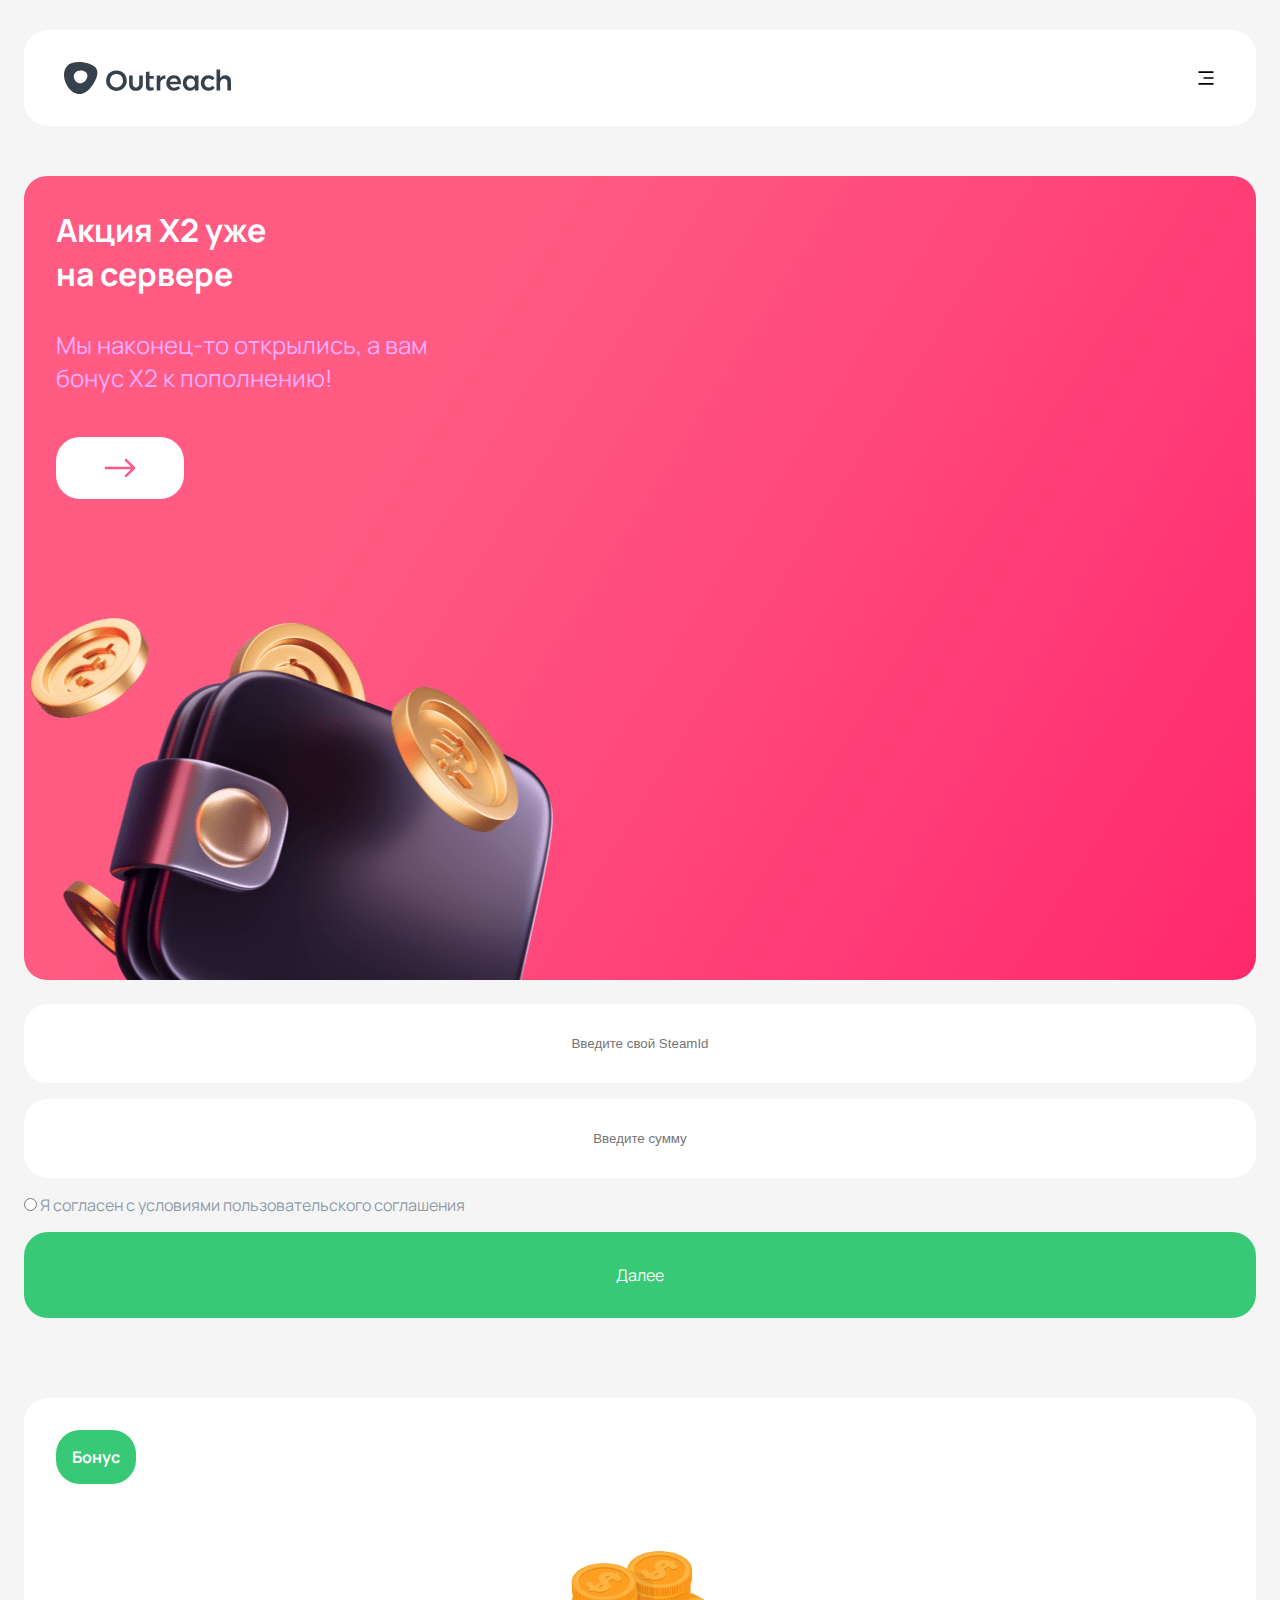
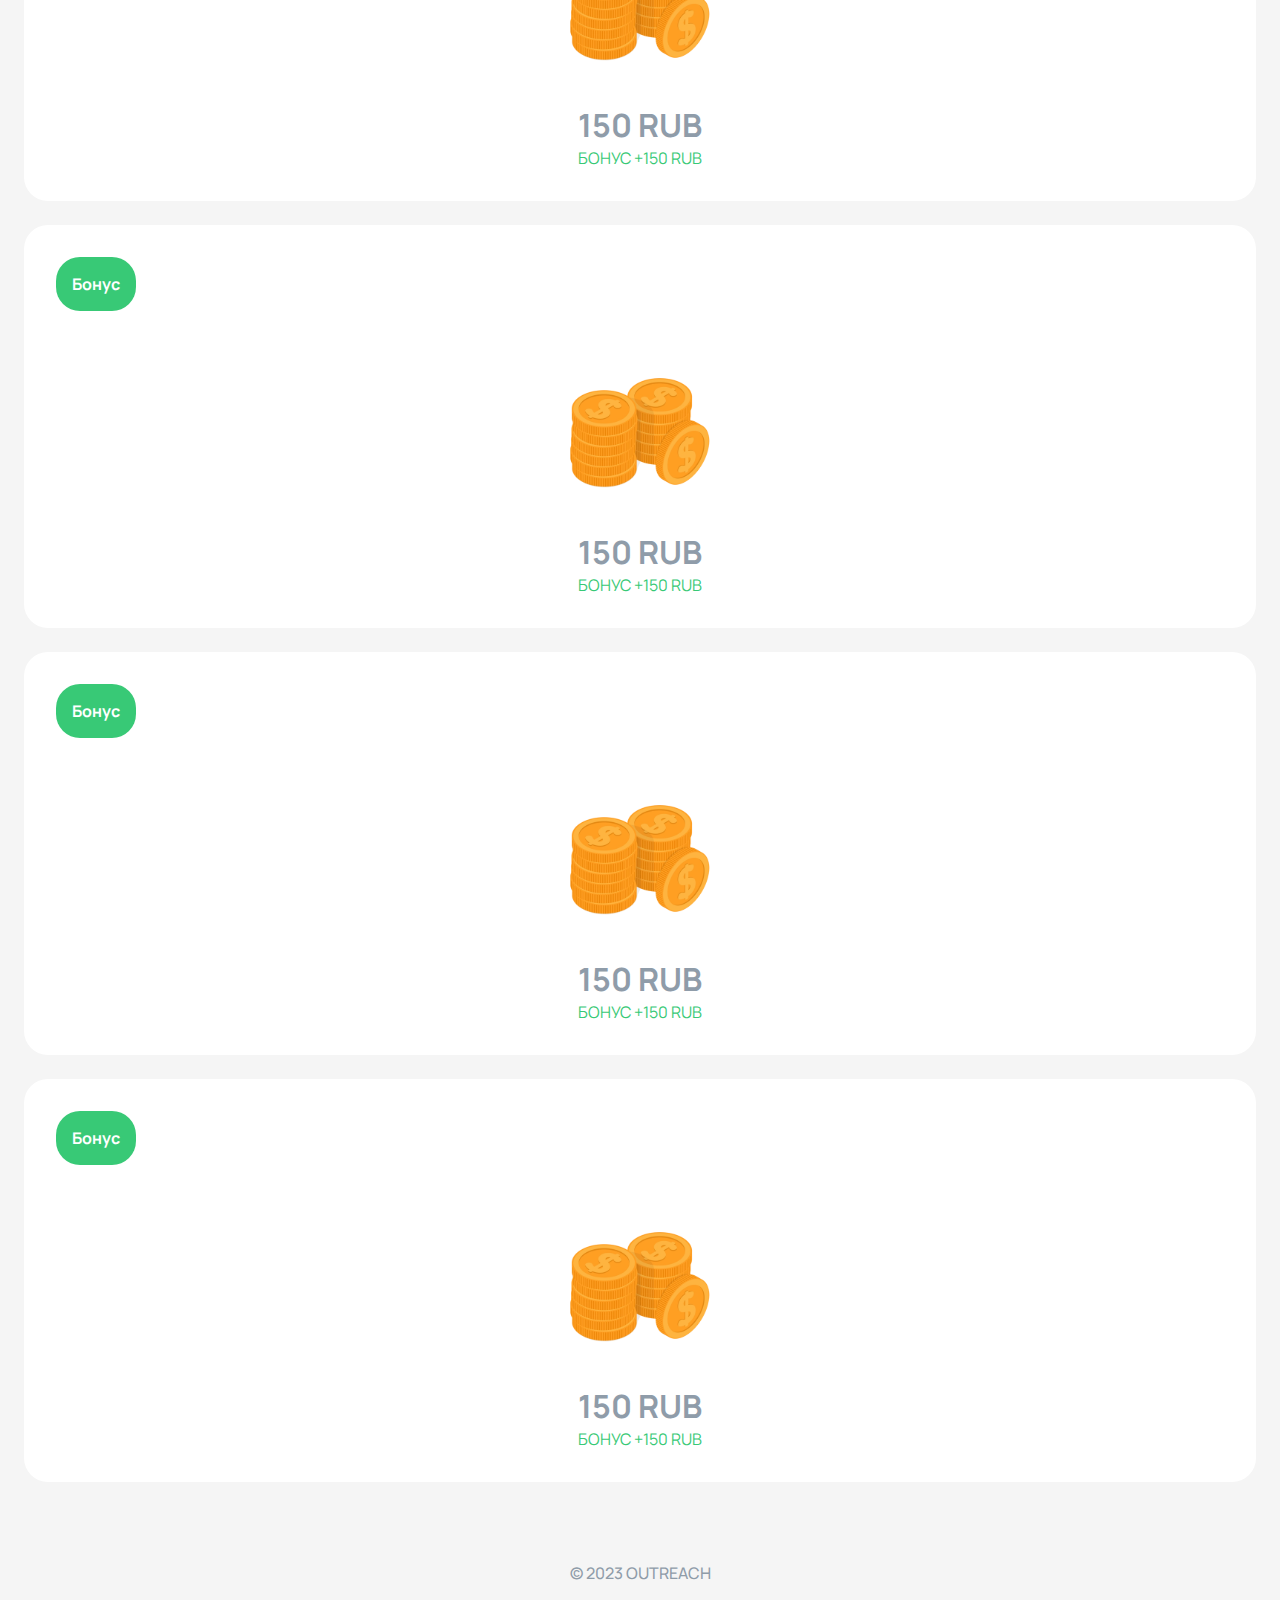
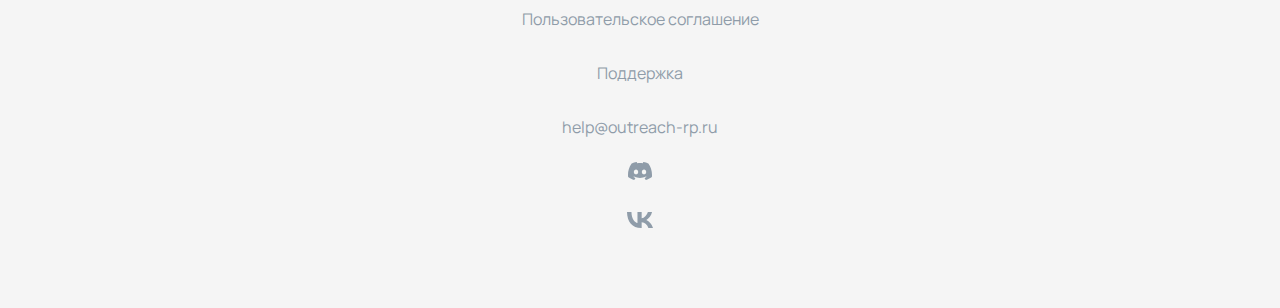
==== index.html @ 79cd52d4 "initial commit" ====
<!DOCTYPE html>
<html lang="ru">
<head>
  <meta charset="UTF-8">
  <meta name="viewport" content="width=2, initial-scale=1.0">
  <link rel="stylesheet" href="./assets/css/styles.css">
  <title>Outreach - онлайн магазин</title>
</head>
<body>

  <!-- header -->
  <header class="header container">
    <nav class="nav container">      
      <a href="#" class="nav__logo">
        <img src="./assets/img/logo.svg" />
      </a>
      <div class="nav__menu" id="nav-menu">
        <ul class="nav__list">          
          <li class="nav__item">
            <a class="nav__link active" href="#">Играть</a>
          </li>
          <li class="nav__item">
            <a class="nav__link" href="#">Правила</a>
          </li>
          <li class="nav__item">
            <a class="nav__link" href="#">Помощь</a>
          </li>
        </ul>
        
        <div class="nav__close" id="nav-close">
          <svg xmlns="http://www.w3.org/2000/svg" viewBox="0 0 24 24"><path d="M12.0007 10.5865L16.9504 5.63672L18.3646 7.05093L13.4149 12.0007L18.3646 16.9504L16.9504 18.3646L12.0007 13.4149L7.05093 18.3646L5.63672 16.9504L10.5865 12.0007L5.63672 7.05093L7.05093 5.63672L12.0007 10.5865Z"></path></svg>
        </div>        
      </div>

      <div class="nav__payment">
        <ul class="nav__list">
          <li class="nav__item">
            <a class="nav__link" href="#">
              <img src="./assets/img/discord.svg">
            </a>
          </li>
          <li class="nav__item">
            <a class="nav__link" href="#">
              <img src="./assets/img/vk.svg">
            </a>
          </li>
          <li class="nav__item">
            <a class="nav__link active" href="#">Пополнить баланс</a>
          </li>
        </ul>
      </div>

      <div class="nav__toggle" id="nav-toggle">
        <svg xmlns="http://www.w3.org/2000/svg" viewBox="0 0 24 24"><path d="M3 4H21V6H3V4ZM9 11H21V13H9V11ZM3 18H21V20H3V18Z"></path></svg>
      </div>
      
    </nav>

  </header>

  <!-- home -->
  <section class="home section">
    <div class="home__container container grid">
      <div class="home__banner home__banner-container grid">
        <div class="home__banner-data">
          <h1 class="home__title">
            Акция X2 уже <br>
            на сервере
          </h1>
          <p class="home__desc">
            Мы наконец-то открылись, а вам <br>
            бонус X2 к пополнению!
          </p>

          <div>
            <a class="home__link" href="#">
              <img src="./assets/img/arrow.svg" />
            </a>
          </div>

        </div>

        <img class="home__img" src="./assets/img/home__wallet.svg" />
      </div>
      <div class="home__data">
        <form class="home__form">
          <input class="home__input" placeholder="Введите свой SteamId" />
          <input class="home__input" placeholder="Введите сумму" />

          <div class="home__form-radio-input">
            <input class="home__form-input" type="radio" id="contactChoice3" name="contact" value="mail">
            <label class="home__form-label" for="contactChoice3">
              Я согласен с условиями пользовательского соглашения
            </label>
          </div>
          <button class="home__btn">
            Далее
          </button>
        </form>
      </div>
    </div>
  </section>

  <!-- products -->
  <section class="products">
    <div class="products__container container grid">
      <article class="products__card">
        <h1 class="products__status">
          Бонус
        </h1>

        <img class="products__img" src="./assets/img/money.svg" />

        <h1 class="products__title">
          150 RUB
        </h1>
        <p class="products__desc">
          бонус +150 RUB
        </p>
      </article>
      <article class="products__card">
        <h1 class="products__status">
          Бонус
        </h1>

        <img class="products__img" src="./assets/img/money.svg" />

        <h1 class="products__title">
          150 RUB
        </h1>
        <p class="products__desc">
          бонус +150 RUB
        </p>
      </article>
      <article class="products__card">
        <h1 class="products__status">
          Бонус
        </h1>

        <img class="products__img" src="./assets/img/money.svg" />

        <h1 class="products__title">
          150 RUB
        </h1>
        <p class="products__desc">
          бонус +150 RUB
        </p>
      </article>
      <article class="products__card">
        <h1 class="products__status">
          Бонус
        </h1>

        <img class="products__img" src="./assets/img/money.svg" />

        <h1 class="products__title">
          150 RUB
        </h1>
        <p class="products__desc">
          бонус +150 RUB
        </p>
      </article>
    </div>
  </section>

  <!-- footer -->
  <footer class="footer">
    <div class="footer__container container grid">

      <h1 class="footer__logo">
        © 2023 OUTREACH
      </h1>
      <nav class="footer__nav container">
        <ul class="footer__list">
          <li class="footer__item">
            <a class="footer__link" href="#">Пользовательское соглашение</a>
          </li>
          <li class="footer__item">
            <a class="footer__link" href="#">Поддержка</a>
          </li>
          <li class="footer__item">
            <a class="footer__link" href="#">help@outreach-rp.ru</a>
          </li>
        </ul>
      </nav>
      
      <div class="footer__social">
        <img class="footer__img" src="./assets/img/discord.svg" />
        <img class="footer__img" src="./assets/img/vk.svg" />
      </div>

    </div>
  </footer>

  <!-- script -->
  <script src="./assets/js/main.js"></script>
</body>
</html>
---- assets/css/styles.css ----
@import url('https://fonts.googleapis.com/css2?family=Manrope:wght@200;300;400;500;600;700;800&display=swap');

/* base */

:root {
  --header-height: 4rem;

  /* fonts */

  /* size */
  --body-font: 'Manrope', sans-serif;
  --section-font-size: 4em;
  --title-font-size: 4em;
  --desc-font-size: 1.2em;
  --normal-font-size: 1em;
  --logo-font-size: 1.5em;

  /* font weight */
  --font-regular: 400;
  --font-medium: 500;
  --font-semi-bold: 700;

  /* color */
  --body-color: #F5F5F5;;
  --logo-color: rgba(54, 65, 76, 1);
  --header-color: rgba(255, 255, 255, 1);
  --title-color: rgba(255, 255, 255, 1);
  --home-card: linear-gradient(302.14deg, #FF005C -56.3%, #FF5B83 69.29%);
  --second-color: rgba(255, 172, 255, 1);
  --desc-color: rgba(143, 156, 169, 1);
  --btn-bg-active: rgba(255, 189, 90, 1);
  --btn-bg: rgba(56, 201, 118, 1);
  --btn-bg-default: rgba(255, 255, 255, 1);
  --footer-desc: rgba(213, 221, 229, 1);
}

@media screen and (max-width: 1400px) {
  :root {
    /* size mobile */
    --section-font-size: 2.5em;
    --title-font-size: 2em;
    --desc-font-size: 1em;
    --normal-font-size: 1em;
    --logo-font-size: 1.5em;
  }
}

* {
  padding: 0;
  margin: 0;
  box-sizing: border-box;
}

ul {
  list-style: none;
}

a {
  color: var(--desc-color);
  text-decoration: none;
}

img {
  max-width: 100%;
  height: auto;
}

html {
  scroll-behavior: smooth;
}

button, input {
  cursor: pointer;
  border: none;
  background: none;
}

h1 {
  color: var(--title-color);
  font-size: var(--title-font-size);
  font-family: var(--font-semi-bold);
}

p {
  color: var(--desc-color);
  font-size: var(--desc-font-size);
}

button, body {
  font-family: var(--body-font);
  font-size: var(--normal-font-size);
  color: var(--title-color);
}

::-webkit-scrollbar {
  width: 0px;
  background: rgba(255, 255, 255, 0.0);
}

body {
  background-color: var(--body-color);
}

/* base */

.container {
  max-width: 1700px;
  margin-inline: 1.5rem;
}

.section {
  margin-top: 11rem;
}

.grid {
  display: grid;
  gap: 1.5rem;
}

/* header */

.header {
  position: fixed;
  top: 30px;
  left: 0;
  right: 0;

  padding: 1rem;
  z-index: 1;

  border-radius: 24px;
  background-color: var(--header-color);

  transition: all .3s;
}

.nav {
  display: flex;
  justify-content: space-between;
  align-items: center;

  height: var(--header-height);
}

.nav__logo {
  display: flex;
  align-items: center;
  gap: .5rem;

  font-size: var(--logo-font-size);
  font-weight: var(--font-semi-bold);
  color: var(--logo-color);

  transition: all .3s;
}

.nav__logo svg {
  width: 40px;
  height: 40px;

  transition: all .3s;
}

.nav__toggle,
.nav__close {
  display: flex;
  cursor: pointer;

  width: 20px;
  height: 20px;

  transition: all .3s;
}

.nav__toggle:hover,
.nav__close:hover {
  transform: translateY(-5px);
}

/* media */
@media screen and (max-width: 1400px) {
  .nav__menu, .nav__payment {
    position: fixed;
    left: 0;
    top: -100%;
    
    width: 100%;
    padding-block: 4rem;

    box-shadow: 0px 4px 10px rgba(0, 0, 0, 0);
    background-color: var(--body-color);

    transition: all .3s;

    z-index: 1;
  }
}

.nav__list {
  display: flex;
  flex-direction: column;
  row-gap: 3rem;

  text-align: center;
}

.nav__link {
  display: inline-flex;
  vertical-align: top;
  padding: 1.5rem 1rem;
  position: relative;

  font-size: var(--normal-font-size);
  font-weight: var(--font-medium);
  color: var(--desc-color);

  transition: all .3s;
}

.nav__link:hover {
  color: var(--desc-color)
}

.active {
  padding: 1.5rem 1rem;
  border-radius: 24px;
  background-color: var(--btn-bg-active);
  color: var(--title-color);
}

.nav__close {
  position: absolute;
  top: 2rem;
  right: 1.5rem;
}

.snow-menu {
  top: 0;
}

/* home */
.home__banner {
  border-radius: 23px;
  background: var(--home-card);
}

.home__banner-data {
  display: flex;
  flex-direction: column;
  gap: 2rem;

  padding: 2rem;
}

.home__desc {
  color: var(--second-color);
  font-size: 1.5em;

  margin-bottom: 2rem;
}

.home__link {
  border-radius: 24px;
  padding: 1.5rem 3rem 1rem;
  background-color: var(--header-color);
}

.home__form {
  display: flex;
  row-gap: 1rem;
  flex-direction: column;
}

.home__input {
  background-color: var(--header-color);
  padding: 2rem;
  text-align: center;
  border-radius: 24px;
}

.home__btn {
  padding: 2rem;
  border-radius: 24px;
  background-color: var(--btn-bg);
}

.home__form-label {
  color: var(--desc-color);
}

.home__form-input {
  color: var(--btn-bg);
}

/* products */
.products {
  margin-top: 5rem;
  margin-bottom: 5rem;
}

.products__card {
  text-align: center;

  padding: 2rem;
  border-radius: 24px;
  background-color: var(--header-color);
}

.products__title {
  color: var(--desc-color);
}

.products__desc {
  color: var(--btn-bg);

  text-transform: uppercase;
}

.products__status {
  font-size: 1em;

  padding: 1rem;
  border-radius: 24px;
  width: 80px;
  background-color: var(--btn-bg);
}

/* footer */

.footer__container, .footer__list, .footer__social {
  display: flex;
  flex-direction: column;
  align-items: center;
}

.footer {
  margin-top: 5rem;
  margin-bottom: 5rem;
}

.footer__logo {
  font-size: 1em;
  font-weight: var(--font-medium);
  color: var(--desc-color);
}

.footer__list, .footer__social {
  gap: 2rem;
}

/* media */
@media screen and (min-width: 1400px) {
  .container {
    margin: 0 auto;
  }
  
  .nav__list {
    gap: 2rem;
    flex-direction: row;
  }

  .nav__toggle, .nav__close {
    display: none;
  }

  /* home */
  .home__container {
    grid-template-columns: repeat(2, auto);
    align-items: center;
  }

  .home__banner-container {
    grid-template-columns: repeat(2, auto);
  }

  /* products */
  .products__container {
    grid-template-columns: repeat(4, auto);
  }

  .footer__container, .footer__list, .footer__social {
    flex-direction: row;
  }
}
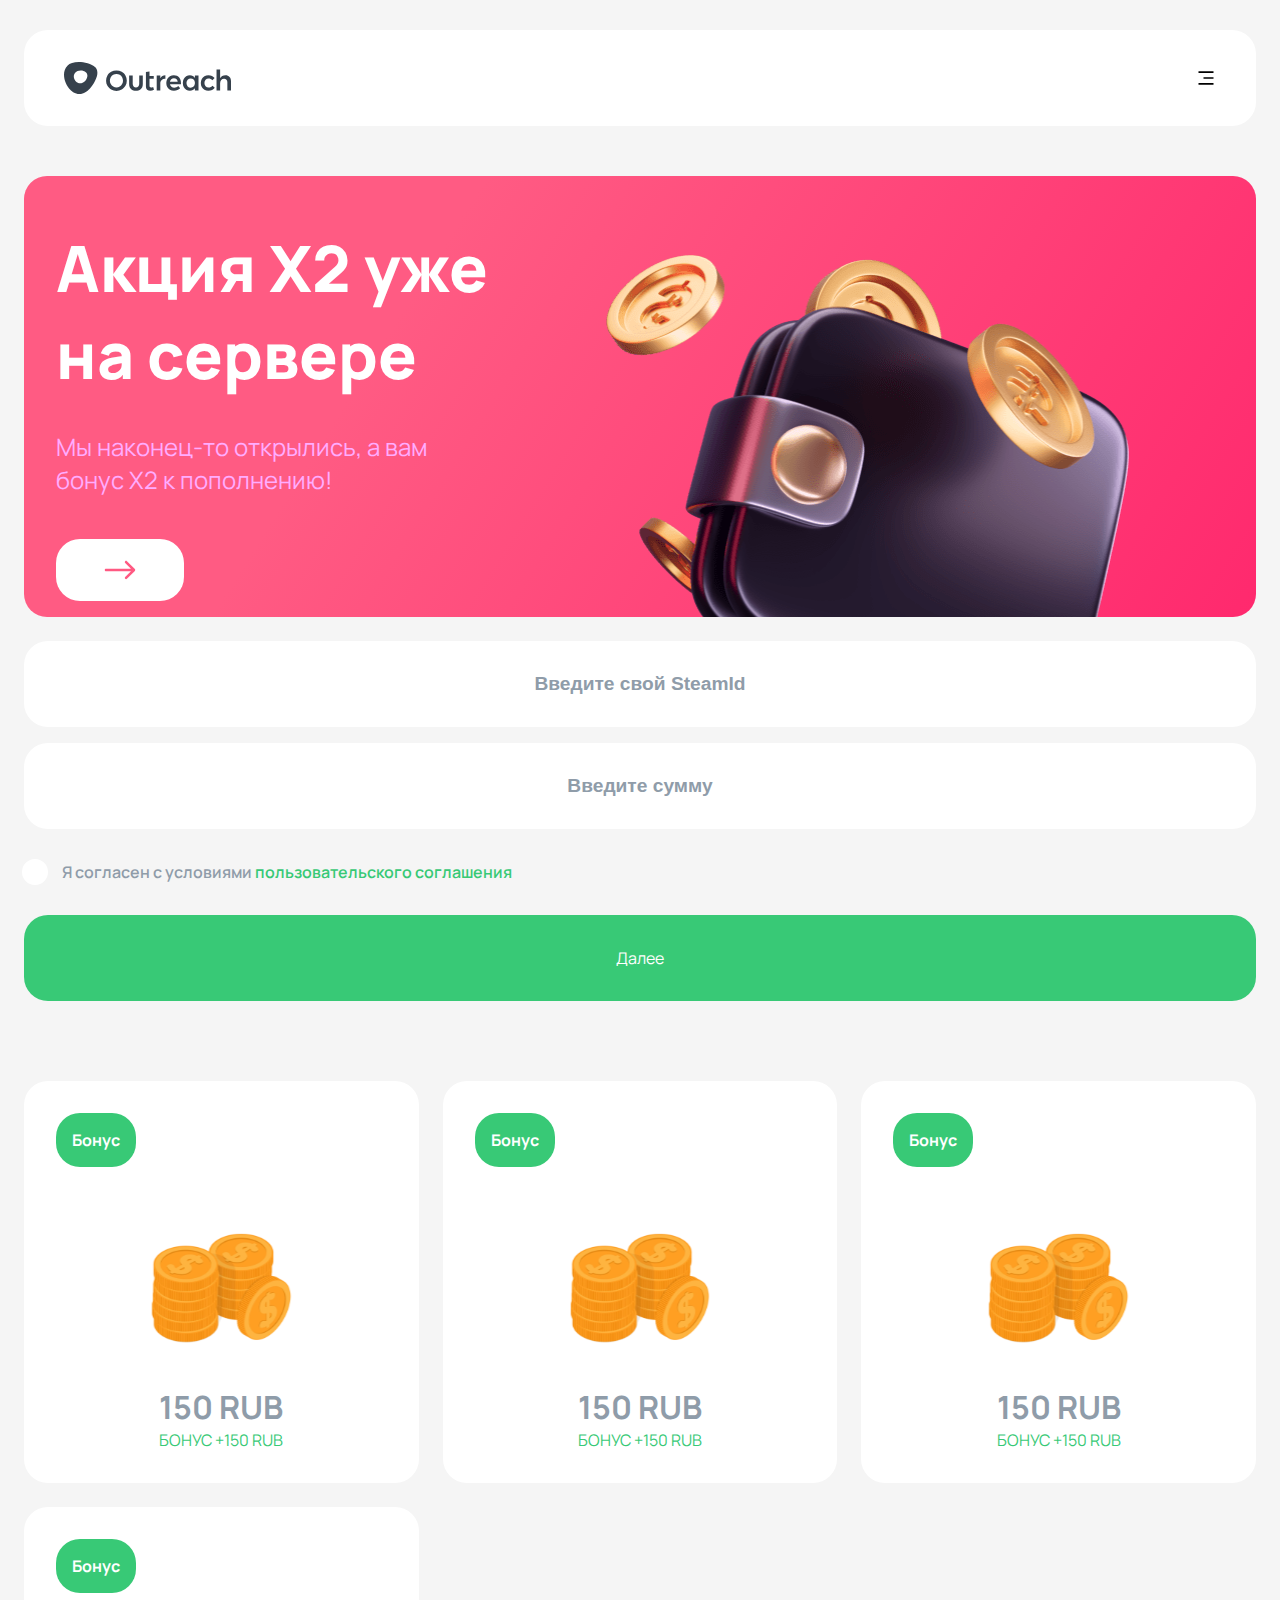
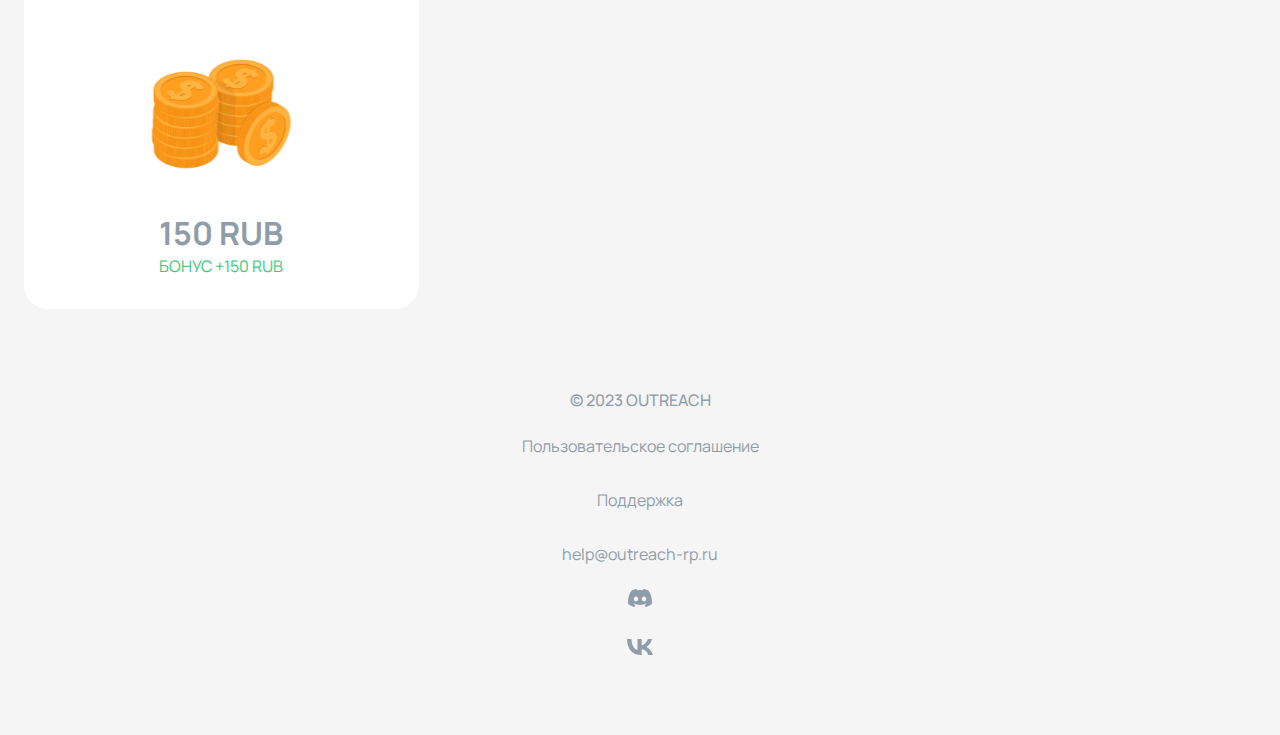
==== commit bea0951b: "fix: adaptiva small device, header animation; feat: validate form" ====
--- a/index.html
+++ b/index.html
@@ -45,7 +45,7 @@
             </a>
           </li>
           <li class="nav__item">
-            <a class="nav__link active" href="#">Пополнить баланс</a>
+            <a class="nav__link-active" href="#">Пополнить баланс</a>
           </li>
         </ul>
       </div>
@@ -83,17 +83,20 @@
         <img class="home__img" src="./assets/img/home__wallet.svg" />
       </div>
       <div class="home__data">
-        <form class="home__form">
-          <input class="home__input" placeholder="Введите свой SteamId" />
-          <input class="home__input" placeholder="Введите сумму" />
-
-          <div class="home__form-radio-input">
-            <input class="home__form-input" type="radio" id="contactChoice3" name="contact" value="mail">
-            <label class="home__form-label" for="contactChoice3">
-              Я согласен с условиями пользовательского соглашения
+        <form action="" class="home__form" id="home-form">
+          <input class="home__input" id="home-input-steamid" placeholder="Введите свой SteamId" />
+          <input class="home__input" id="home-input-sum" placeholder="Введите сумму" />
+
+          <div class="home__box">
+            <input class="home__radio" type="radio" id="contactChoice3" name="contact" value="mail">
+            <label class="home__label" for="contactChoice3">
+              Я согласен с условиями <a href="#" style="color:var(--btn-bg)">пользовательского соглашения</a>
             </label>
           </div>
-          <button class="home__btn">
+
+          <p class="home__message" id="home-message"></p>
+
+          <button type="submit" class="home__btn">
             Далее
           </button>
         </form>
--- a/assets/css/styles.css
+++ b/assets/css/styles.css
@@ -120,7 +120,7 @@
 /* header */
 
 .header {
-  position: fixed;
+  position: absolute;
   top: 30px;
   left: 0;
   right: 0;
@@ -207,7 +207,7 @@
 .nav__link {
   display: inline-flex;
   vertical-align: top;
-  padding: 1.5rem 1rem;
+  padding: 1.5rem 2rem;
   position: relative;
 
   font-size: var(--normal-font-size);
@@ -217,12 +217,29 @@
   transition: all .3s;
 }
 
+.nav__link-active {
+  display: inline-flex;
+  vertical-align: top;
+  position: relative;
+  padding: 1.5rem 2rem;
+  
+  font-size: var(--normal-font-size);
+  font-weight: var(--font-medium);
+  color: var(--desc-color);
+
+  border-radius: 24px;
+  background-color: var(--btn-bg-active);
+  color: var(--title-color);
+
+  transition: all .3s;
+}
+
 .nav__link:hover {
   color: var(--desc-color)
 }
 
 .active {
-  padding: 1.5rem 1rem;
+  padding: 1.5rem 2rem;
   border-radius: 24px;
   background-color: var(--btn-bg-active);
   color: var(--title-color);
@@ -252,6 +269,11 @@
   padding: 2rem;
 }
 
+.home__title {
+  font-size: 2.5em;
+  font-weight: 800;
+}
+
 .home__desc {
   color: var(--second-color);
   font-size: 1.5em;
@@ -272,10 +294,20 @@
 }
 
 .home__input {
+  padding: 2rem;
+  text-align: center;  
+
+  font-size: 1.2em;
+  color: var(--desc-color);
+
   background-color: var(--header-color);
-  padding: 2rem;
-  text-align: center;
-  border-radius: 24px;
+  border-radius: 24px;
+}
+
+.home__input::placeholder {
+  font-size: 1em;
+  font-weight: 600;
+  color: var(--desc-color);
 }
 
 .home__btn {
@@ -290,6 +322,71 @@
 
 .home__form-input {
   color: var(--btn-bg);
+}
+
+.color-red, .color-green {
+  font-size: 1em;
+  font-weight: 700;
+  color: #FF005C;
+}
+
+.color-green {
+  color: var(--btn-bg);
+}
+
+.home__label {
+  font-size: 1em;
+  font-weight: 600;
+  color: var(--desc-color);
+}
+
+.home__box { 
+  display: flex;
+  align-items: center;
+
+  margin-top: 1rem;
+  gap: 1rem;
+}
+
+input[type='radio'],
+label {
+  cursor: pointer;
+}
+
+input[type='radio'] {
+  position: relative;
+  height: 22px;
+  width: 22px;
+  -webkit-appearance: none;
+  -moz-appearance: none;
+  appearance: none;
+  outline: none;
+}
+
+input[type='radio']::before {
+  content: '';
+  position: absolute;
+  top: 50%;
+  left: 50%;
+  width: 22px;
+  height: 22px;
+  border-radius: 50%;
+  transform: translate(-50%, -50%);
+  background-color: white;
+  border: 2px solid #ffffff;
+}
+
+input[type='radio']:checked::after {
+  content: '';
+  position: absolute;
+  top: 50%;
+  left: 50%;
+  width: 10px;
+  height: 10px;
+  border-radius: 50%;
+  background-color: var(--btn-bg);
+  transform: translate(-50%, -50%);
+  visibility: visible;
 }
 
 /* products */
@@ -349,6 +446,27 @@
 }
 
 /* media */
+@media screen and (min-width: 500px) {
+  .products__container  {
+    grid-template-columns: repeat(2, auto);
+  }
+}
+
+@media screen and (min-width: 1000px) {
+  .home__title {
+    font-size: 4em;
+  }
+
+  .home__banner-container {
+    grid-template-columns: repeat(2, auto);
+    align-items: flex-end;
+  }
+
+  .products__container  {
+    grid-template-columns: repeat(3, auto);
+  }
+}
+
 @media screen and (min-width: 1400px) {
   .container {
     margin: 0 auto;
@@ -369,10 +487,6 @@
     align-items: center;
   }
 
-  .home__banner-container {
-    grid-template-columns: repeat(2, auto);
-  }
-
   /* products */
   .products__container {
     grid-template-columns: repeat(4, auto);
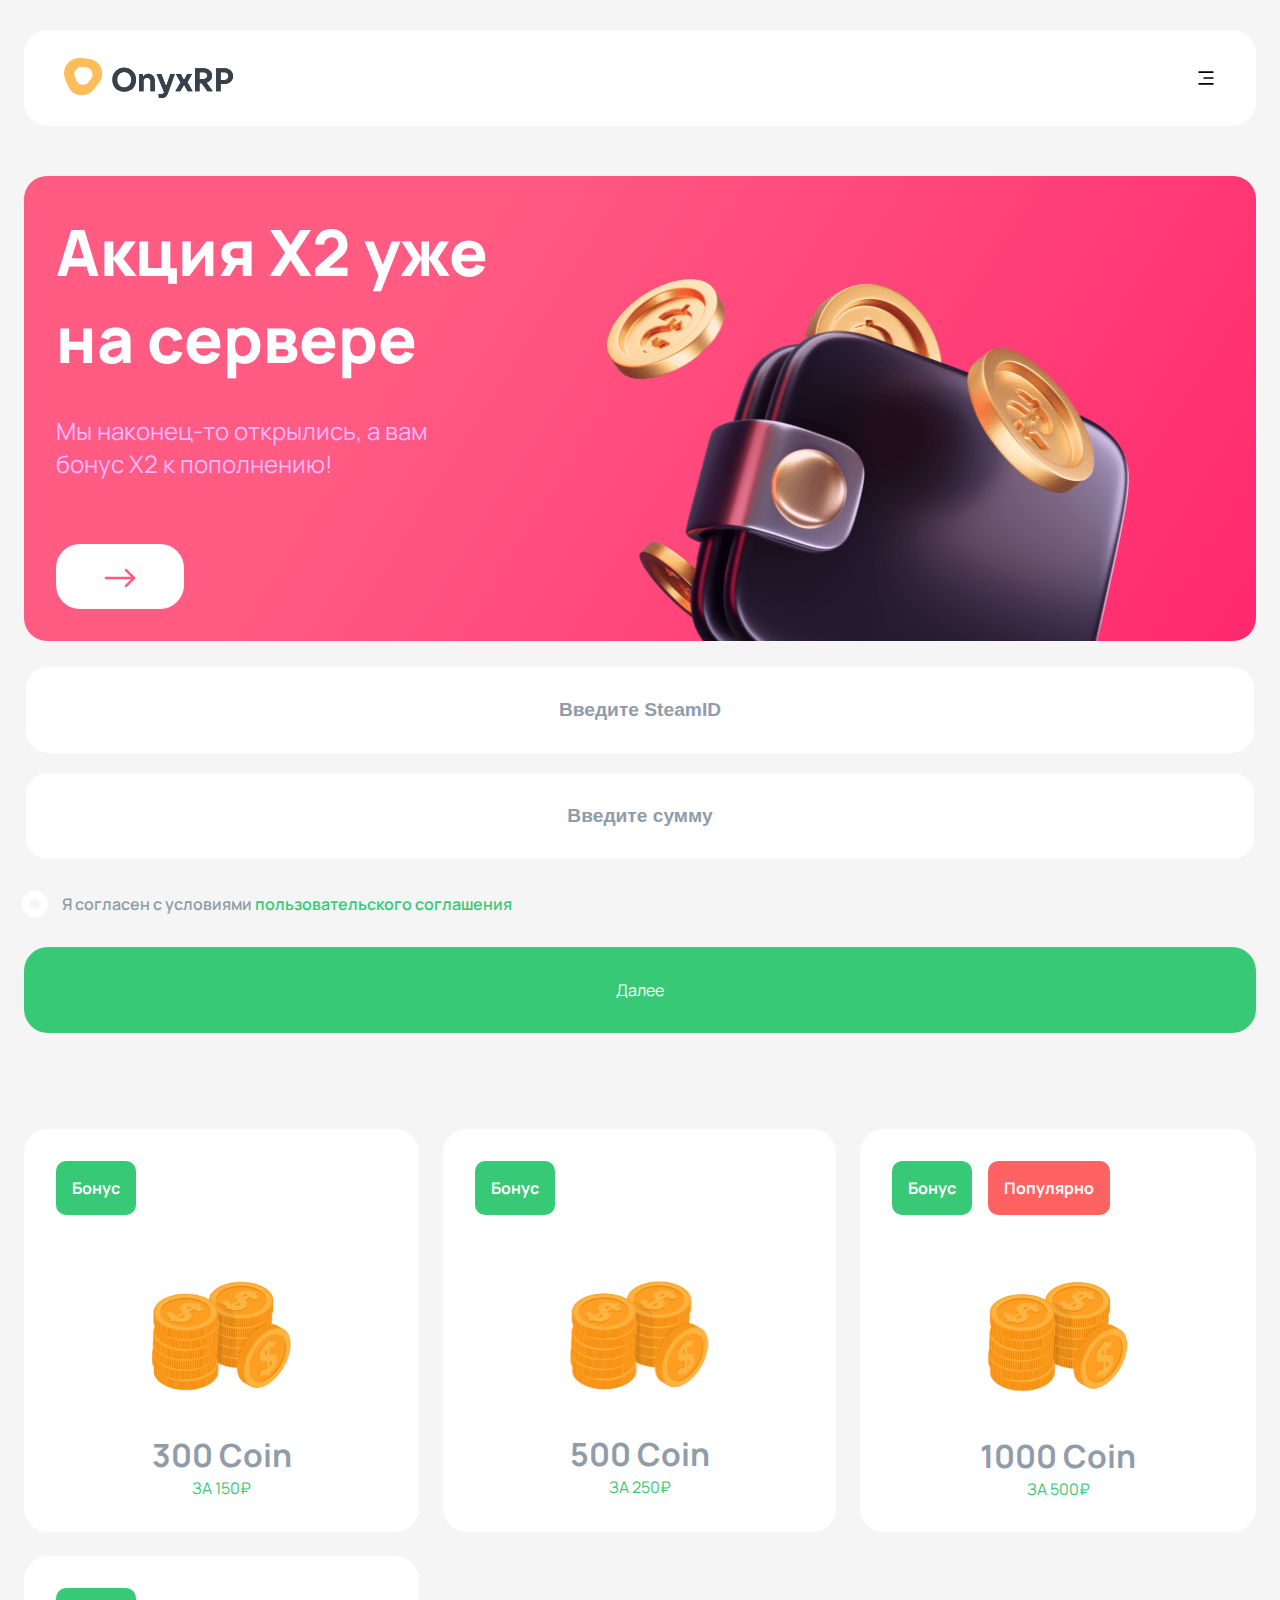
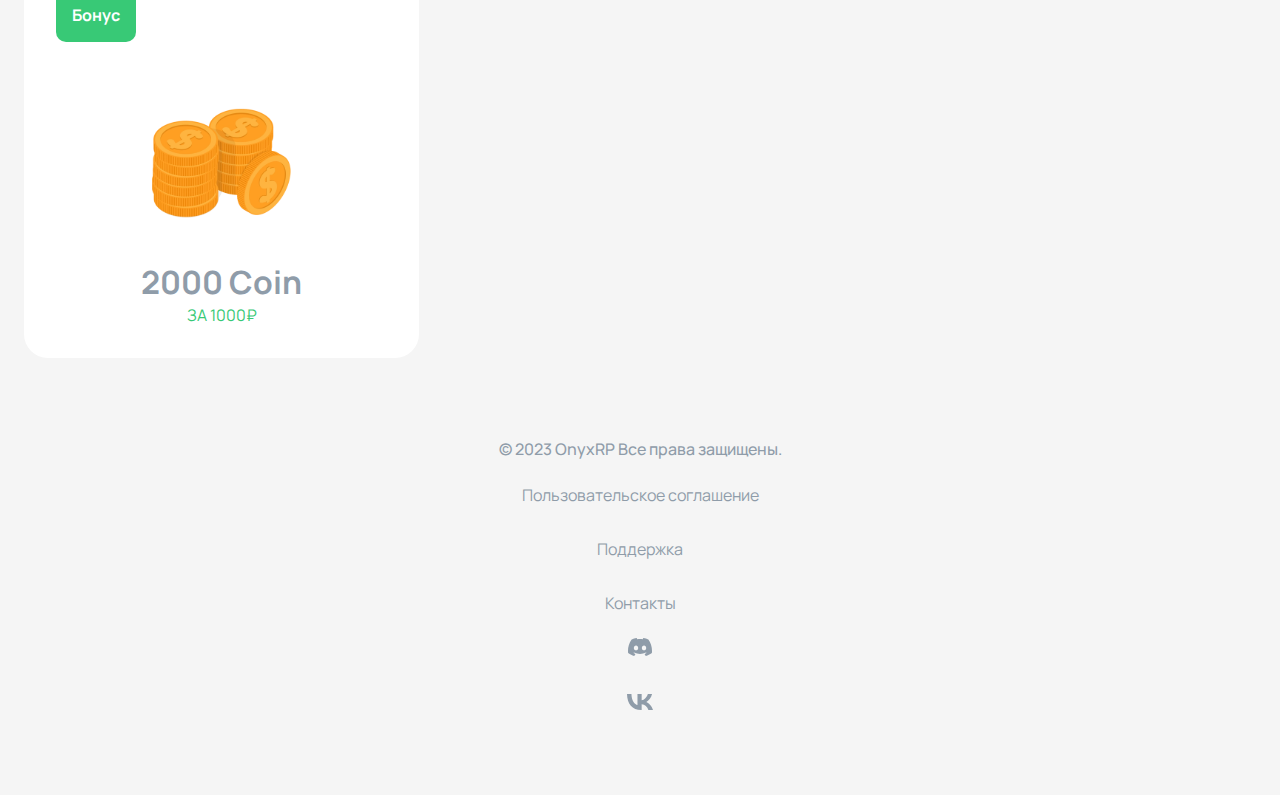
==== commit 10c7629a: "fix: validation form, animation in header and footer, hover cards in products" ====
--- a/index.html
+++ b/index.html
@@ -4,26 +4,27 @@
   <meta charset="UTF-8">
   <meta name="viewport" content="width=2, initial-scale=1.0">
   <link rel="stylesheet" href="./assets/css/styles.css">
-  <title>Outreach - онлайн магазин</title>
+  <link rel="shortcut icon" href="./assets/img/logomini.svg">
+  <title>OnyxRP</title>
 </head>
 <body>
 
   <!-- header -->
   <header class="header container">
     <nav class="nav container">      
-      <a href="#" class="nav__logo">
+      <a href="https://onyx-gmod.ru" class="nav__logo">
         <img src="./assets/img/logo.svg" />
       </a>
       <div class="nav__menu" id="nav-menu">
         <ul class="nav__list">          
           <li class="nav__item">
-            <a class="nav__link active" href="#">Играть</a>
+            <a class="nav__link" href="steam://connect/194.147.90.76:27015">Играть</a>
           </li>
           <li class="nav__item">
             <a class="nav__link" href="#">Правила</a>
           </li>
           <li class="nav__item">
-            <a class="nav__link" href="#">Помощь</a>
+            <a class="nav__link" href="https://vk.me/onyxgmod">Поддержка</a>
           </li>
         </ul>
         
@@ -35,12 +36,12 @@
       <div class="nav__payment">
         <ul class="nav__list">
           <li class="nav__item">
-            <a class="nav__link" href="#">
+            <a class="nav__link" href="https://discord.gg/hudxffsWXU">
               <img src="./assets/img/discord.svg">
             </a>
           </li>
           <li class="nav__item">
-            <a class="nav__link" href="#">
+            <a class="nav__link" href="https://vk.com/onyxgmod">
               <img src="./assets/img/vk.svg">
             </a>
           </li>
@@ -72,11 +73,9 @@
             бонус X2 к пополнению!
           </p>
 
-          <div>
-            <a class="home__link" href="#">
-              <img src="./assets/img/arrow.svg" />
-            </a>
-          </div>
+          <a class="home__link" href="#">
+            <img src="./assets/img/arrow.svg" />
+          </a>
 
         </div>
 
@@ -84,21 +83,22 @@
       </div>
       <div class="home__data">
         <form action="" class="home__form" id="home-form">
-          <input class="home__input" id="home-input-steamid" placeholder="Введите свой SteamId" />
-          <input class="home__input" id="home-input-sum" placeholder="Введите сумму" />
+          <input class="home__input" id="home-input-steamid" type="text" pattern="^STEAM_[0-5]:[01]:\d+$" placeholder="Введите SteamID" />
+          <input class="home__input" id="home-input-sum" type="text" placeholder="Введите сумму" />
 
           <div class="home__box">
-            <input class="home__radio" type="radio" id="contactChoice3" name="contact" value="mail">
+            <input class="home__radio" type="checkbox" id="checkbox" name="checkbox" placeholder="checkbox">
             <label class="home__label" for="contactChoice3">
-              Я согласен с условиями <a href="#" style="color:var(--btn-bg)">пользовательского соглашения</a>
+              Я согласен с условиями <a href="https://docs.google.com/document/d/1iCIerpuqkPvM5rJJh8x8jQF4Mc-W6aIPmW4PjQS_Gp4/edit?usp=sharing" style="color:var(--btn-bg)">пользовательского соглашения</a>
             </label>
-          </div>
-
-          <p class="home__message" id="home-message"></p>
+          </div>          
 
           <button type="submit" class="home__btn">
             Далее
           </button>
+
+          <p class="home__message" id="home-message"></p>
+
         </form>
       </div>
     </div>
@@ -107,60 +107,69 @@
   <!-- products -->
   <section class="products">
     <div class="products__container container grid">
-      <article class="products__card">
+      <article class="products__card" id="productsСard" onmouseover="showImage(1)" onmouseout="hideImage(1)">
+        <img class="products__buy-img" id="buy1" src="./assets/img/buy.svg" />
         <h1 class="products__status">
           Бонус
         </h1>
 
-        <img class="products__img" src="./assets/img/money.svg" />
-
-        <h1 class="products__title">
-          150 RUB
-        </h1>
-        <p class="products__desc">
-          бонус +150 RUB
-        </p>
-      </article>
-      <article class="products__card">
+        <img class="products__img" id="productImg1" src="./assets/img/money.svg" />
+
+        <h1 class="products__title">
+          300 Coin
+        </h1>
+        <p class="products__desc">
+          ЗА 150₽
+        </p>
+      </article>
+      <article class="products__card" id="productsСard" onmouseover="showImage(2)" onmouseout="hideImage(2)">
+        <img class="products__buy-img" id="buy2" src="./assets/img/buy.svg" />
         <h1 class="products__status">
           Бонус
         </h1>
 
-        <img class="products__img" src="./assets/img/money.svg" />
-
-        <h1 class="products__title">
-          150 RUB
-        </h1>
-        <p class="products__desc">
-          бонус +150 RUB
-        </p>
-      </article>
-      <article class="products__card">
+        <img class="products__img" id="productImg2" src="./assets/img/money.svg" />
+
+        <h1 class="products__title">
+          500 Coin
+        </h1>
+        <p class="products__desc">
+          ЗА 250₽
+        </p>
+      </article>
+      <article class="products__card" id="productsСard" onmouseover="showImage(3)" onmouseout="hideImage(3)">
+        <img class="products__buy-img" id="buy3" src="./assets/img/buy.svg" />
+        <div class="products__statuses">
+          <h1 class="products__status">
+            Бонус
+          </h1>
+          <h1 class="products__status-popular">
+            Популярно
+          </h1>
+        </div>
+
+        <img class="products__img" id="productImg3" src="./assets/img/money.svg" />
+
+        <h1 class="products__title">
+          1000 Coin
+        </h1>
+        <p class="products__desc">
+          ЗА 500₽
+        </p>
+      </article>
+      <article class="products__card" id="productsСard" onmouseover="showImage(4)" onmouseout="hideImage(4)">
+        <img class="products__buy-img" id="buy4" src="./assets/img/buy.svg" />
         <h1 class="products__status">
           Бонус
         </h1>
 
-        <img class="products__img" src="./assets/img/money.svg" />
-
-        <h1 class="products__title">
-          150 RUB
-        </h1>
-        <p class="products__desc">
-          бонус +150 RUB
-        </p>
-      </article>
-      <article class="products__card">
-        <h1 class="products__status">
-          Бонус
-        </h1>
-
-        <img class="products__img" src="./assets/img/money.svg" />
-
-        <h1 class="products__title">
-          150 RUB
-        </h1>
-        <p class="products__desc">
-          бонус +150 RUB
+        <img class="products__img" id="productImg4" src="./assets/img/money.svg" />
+
+        <h1 class="products__title">
+          2000 Coin
+        </h1>
+        <p class="products__desc">
+          ЗА 1000₽
         </p>
       </article>
     </div>
@@ -169,9 +178,8 @@
   <!-- footer -->
   <footer class="footer">
     <div class="footer__container container grid">
-
       <h1 class="footer__logo">
-        © 2023 OUTREACH
+        © 2023 OnyxRP Все права защищены.
       </h1>
       <nav class="footer__nav container">
         <ul class="footer__list">
@@ -179,17 +187,21 @@
             <a class="footer__link" href="#">Пользовательское соглашение</a>
           </li>
           <li class="footer__item">
-            <a class="footer__link" href="#">Поддержка</a>
+            <a class="footer__link" href="https://vk.me/onyxgmod">Поддержка</a>
           </li>
           <li class="footer__item">
-            <a class="footer__link" href="#">help@outreach-rp.ru</a>
+            <a class="footer__link" href="https://vk.com/onyxgmod">Контакты</a>
           </li>
         </ul>
       </nav>
       
       <div class="footer__social">
+        <a href="https://discord.com/invite/hudxffsWXU">
         <img class="footer__img" src="./assets/img/discord.svg" />
+        </a>
+        <a href="https://vk.com/onyxgmod">
         <img class="footer__img" src="./assets/img/vk.svg" />
+        </a>
       </div>
 
     </div>
--- a/assets/css/styles.css
+++ b/assets/css/styles.css
@@ -1,4 +1,5 @@
 @import url('https://fonts.googleapis.com/css2?family=Manrope:wght@200;300;400;500;600;700;800&display=swap');
+@import url('https://fonts.cdnfonts.com/css/gotham-6');
 
 /* base */
 
@@ -15,6 +16,13 @@
   --normal-font-size: 1em;
   --logo-font-size: 1.5em;
 
+    --second1-font: 'Gotham', sans-serif;
+  --section1-font-size: 4em;
+  --title1-font-size: 4em;
+  --desc1-font-size: 1.2em;
+  --normal1-font-size: 1em;
+  --logo1-font-size: 1.5em;
+
   /* font weight */
   --font-regular: 400;
   --font-medium: 500;
@@ -26,7 +34,11 @@
   --header-color: rgba(255, 255, 255, 1);
   --title-color: rgba(255, 255, 255, 1);
   --home-card: linear-gradient(302.14deg, #FF005C -56.3%, #FF5B83 69.29%);
-  --second-color: rgba(255, 172, 255, 1);
+  --fail-color: #FF6262;
+  --wait-color: #FFBD5A;
+  --back-color: #36414C;
+  --second-color: #FFB8FF;
+  --haha-color: #FFB8FF;
   --desc-color: rgba(143, 156, 169, 1);
   --btn-bg-active: rgba(255, 189, 90, 1);
   --btn-bg: rgba(56, 201, 118, 1);
@@ -235,7 +247,10 @@
 }
 
 .nav__link:hover {
-  color: var(--desc-color)
+  color: var(--wait-color)
+}
+.nav__link:active {
+  color: var(--wait-color)
 }
 
 .active {
@@ -243,12 +258,20 @@
   border-radius: 24px;
   background-color: var(--btn-bg-active);
   color: var(--title-color);
+
+  transition: all .3s;
+}
+
+.active-img {
+  filter: hue-rotate(539deg) contrast(3);
+
+  transition: all .3s;
 }
 
 .nav__close {
   position: absolute;
-  top: 2rem;
-  right: 1.5rem;
+  top: 4.5rem;
+  right: 4rem;
 }
 
 .snow-menu {
@@ -284,7 +307,16 @@
 .home__link {
   border-radius: 24px;
   padding: 1.5rem 3rem 1rem;
+  width: max-content;
   background-color: var(--header-color);
+
+  transition: all .3s;
+}
+
+.home__link:hover {
+  transform: translateX(20px);
+
+  transition: all .3s;
 }
 
 .home__form {
@@ -298,10 +330,25 @@
   text-align: center;  
 
   font-size: 1.2em;
+  border: 2px solid var(--body-color);
   color: var(--desc-color);
 
   background-color: var(--header-color);
   border-radius: 24px;
+
+  transition: all .3s;
+}
+
+.home__input:hover {
+  border: 2px solid var(--btn-bg);
+
+  transition: all .3s;
+}
+
+.home__input[type=text]:focus {
+  border: 2px solid var(--btn-bg);
+
+  transition: all .3s;
 }
 
 .home__input::placeholder {
@@ -325,9 +372,11 @@
 }
 
 .color-red, .color-green {
+  text-align: center;
+  color: #FF005C;
+
   font-size: 1em;
   font-weight: 700;
-  color: #FF005C;
 }
 
 .color-green {
@@ -338,6 +387,8 @@
   font-size: 1em;
   font-weight: 600;
   color: var(--desc-color);
+
+  transition: all .3s;
 }
 
 .home__box { 
@@ -345,25 +396,34 @@
   align-items: center;
 
   margin-top: 1rem;
+  margin-bottom: 1rem;
   gap: 1rem;
-}
-
-input[type='radio'],
+
+  transition: all .3s;
+}
+
+input[type='checkbox'],
 label {
   cursor: pointer;
-}
-
-input[type='radio'] {
+
+  transition: all .3s;
+}
+
+input[type='checkbox'] {
   position: relative;
+  
   height: 22px;
   width: 22px;
+
   -webkit-appearance: none;
   -moz-appearance: none;
   appearance: none;
   outline: none;
-}
-
-input[type='radio']::before {
+
+  transition: all .3s;
+}
+
+input[type='checkbox']::before {
   content: '';
   position: absolute;
   top: 50%;
@@ -374,9 +434,11 @@
   transform: translate(-50%, -50%);
   background-color: white;
   border: 2px solid #ffffff;
-}
-
-input[type='radio']:checked::after {
+
+  transition: all .3s;
+}
+
+input[type='checkbox']:checked::after {
   content: '';
   position: absolute;
   top: 50%;
@@ -387,6 +449,28 @@
   background-color: var(--btn-bg);
   transform: translate(-50%, -50%);
   visibility: visible;
+
+  transition: all .3s;
+}
+
+input[type='checkbox']::after {
+  content: '';
+  position: absolute;
+  top: 50%;
+  left: 50%;
+  width: 10px;
+  height: 10px;
+  border-radius: 50%;
+  background-color: var(--body-color);
+  transform: translate(-50%, -50%);
+
+  transition: all .3s;
+}
+
+.input-deactive {
+  filter: grayscale(1) opacity(0.4);
+
+  transition: all .3s;
 }
 
 /* products */
@@ -396,11 +480,25 @@
 }
 
 .products__card {
+  cursor: pointer;
+
+  position: relative;
   text-align: center;
 
   padding: 2rem;
   border-radius: 24px;
   background-color: var(--header-color);
+
+  transition: all .3s;
+}
+
+.products__buy-img {
+  display: none;
+  position: absolute;
+
+  top: 150px;
+  right: 40%;
+  left: 40%;
 }
 
 .products__title {
@@ -413,13 +511,23 @@
   text-transform: uppercase;
 }
 
-.products__status {
+.products__statuses {
+  display: flex;
+  flex-direction: row;
+  gap: 1rem;
+}
+
+.products__status, .products__status-popular {
   font-size: 1em;
 
   padding: 1rem;
-  border-radius: 24px;
-  width: 80px;
+  border-radius: 10px;
+  width: max-content;
   background-color: var(--btn-bg);
+}
+
+.products__status-popular {
+  background-color: var(--fail-color);
 }
 
 /* footer */
@@ -435,6 +543,16 @@
   margin-bottom: 5rem;
 }
 
+.footer__img {
+  cursor: pointer;
+}
+
+.footer__img:hover {
+  filter: hue-rotate(539deg) contrast(3);
+
+  transition: all .3s;
+}
+
 .footer__logo {
   font-size: 1em;
   font-weight: var(--font-medium);
@@ -443,6 +561,87 @@
 
 .footer__list, .footer__social {
   gap: 2rem;
+}
+
+/* success */
+.success__container  {
+  display: flex;
+  flex-direction: column;
+  gap: 2rem;
+}
+
+.success__data {
+  gap: 5rem;
+  text-align: center;
+}
+
+.success__title {
+  color: var(--btn-bg);
+}
+
+.success__btn {
+  position: absolute;  
+  right: 0;
+  left: 0;
+  bottom: 40px;
+
+  text-align: center;
+
+  color: var(--back-color);
+}
+
+/* fail */
+.fail__container  {
+  display: flex;
+  flex-direction: column;
+  gap: 2rem;
+}
+
+.fail__data {
+  gap: 5rem;
+  text-align: center;
+}
+
+.fail__title {
+  color: var(--fail-color);
+}
+
+.fail__btn {
+  position: absolute;
+  right: 0;
+  left: 0;
+  bottom: 40px;
+  
+  text-align: center;
+
+  color: var(--back-color);
+}
+
+/* wait */
+.wait__container  {
+  display: flex;
+  flex-direction: column;
+  gap: 2rem;
+}
+
+.wait__data {
+  gap: 5rem;
+  text-align: center;
+}
+
+.wait__title {
+  color: var(--wait-color);
+}
+
+.wait__btn {
+  position: absolute;
+  right: 0;
+  left: 0;
+  bottom: 40px;
+  
+  text-align: center;
+
+  color: var(--back-color);
 }
 
 /* media */
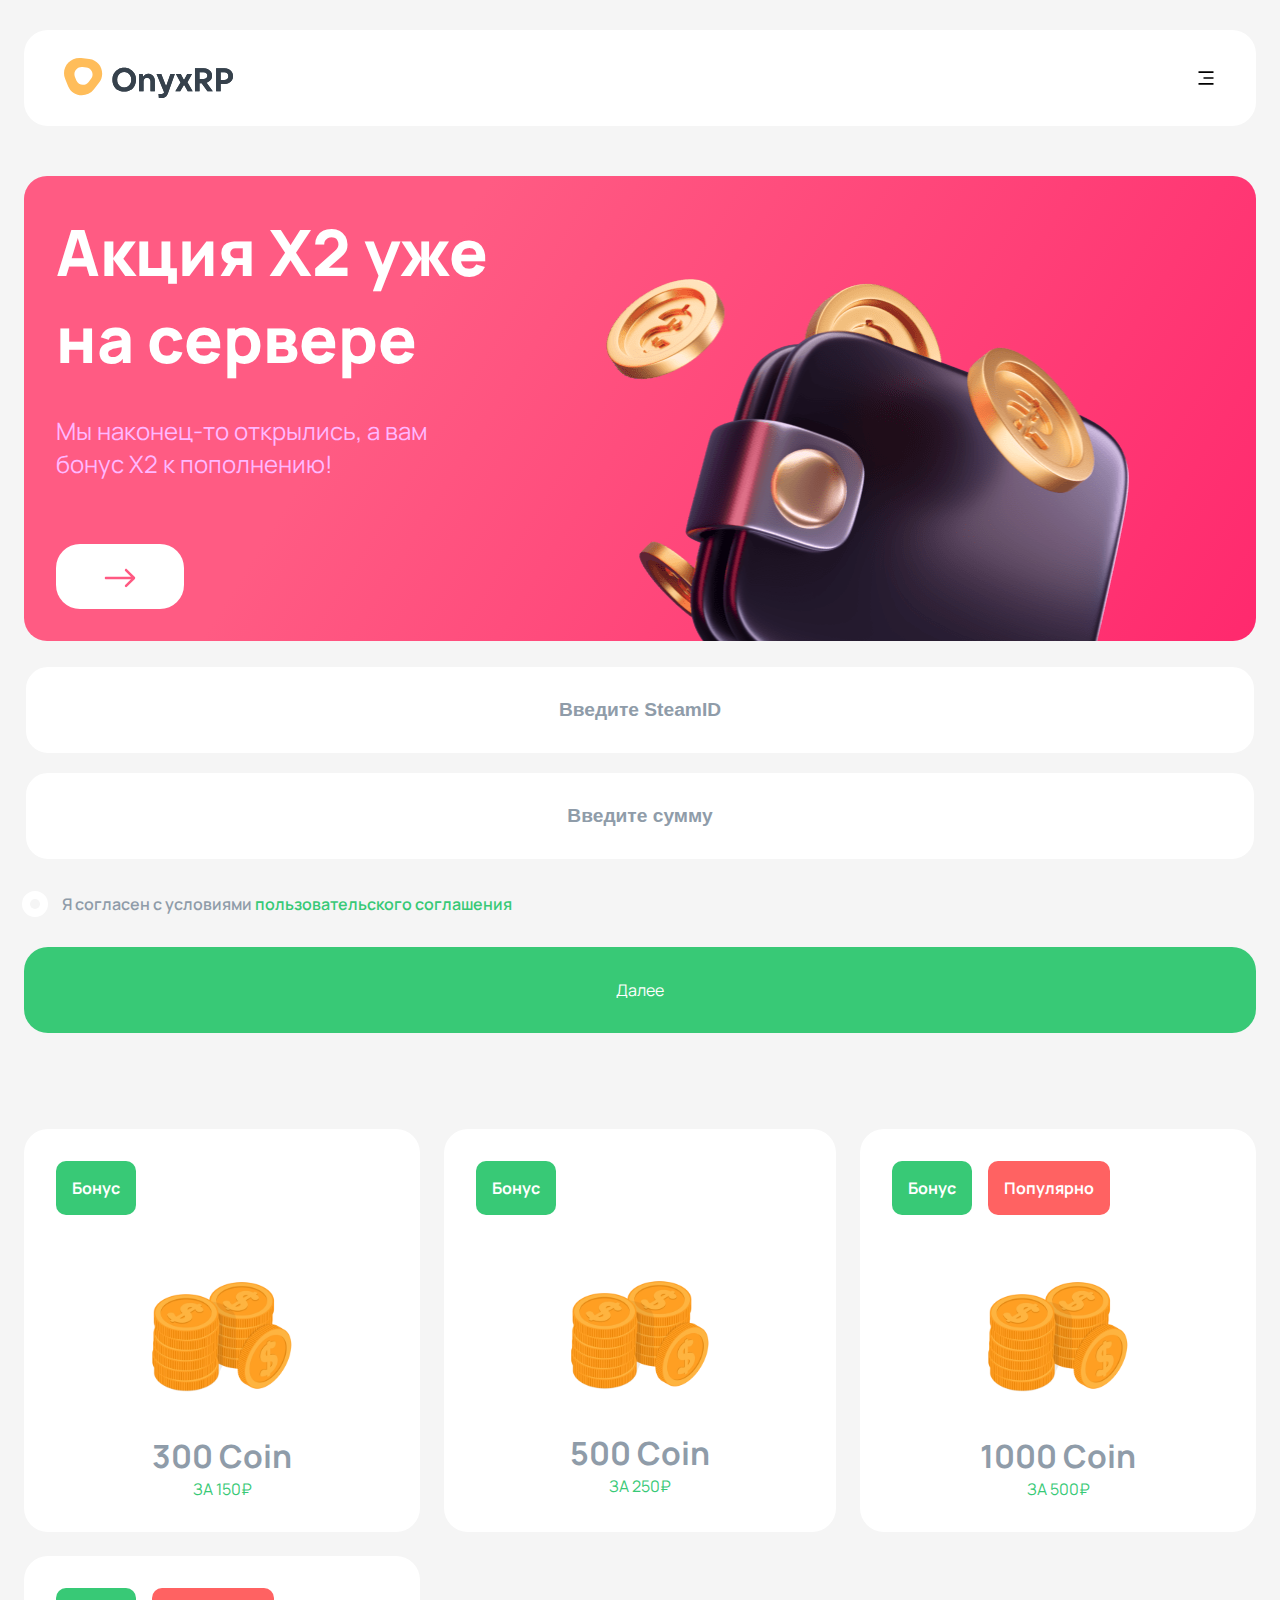
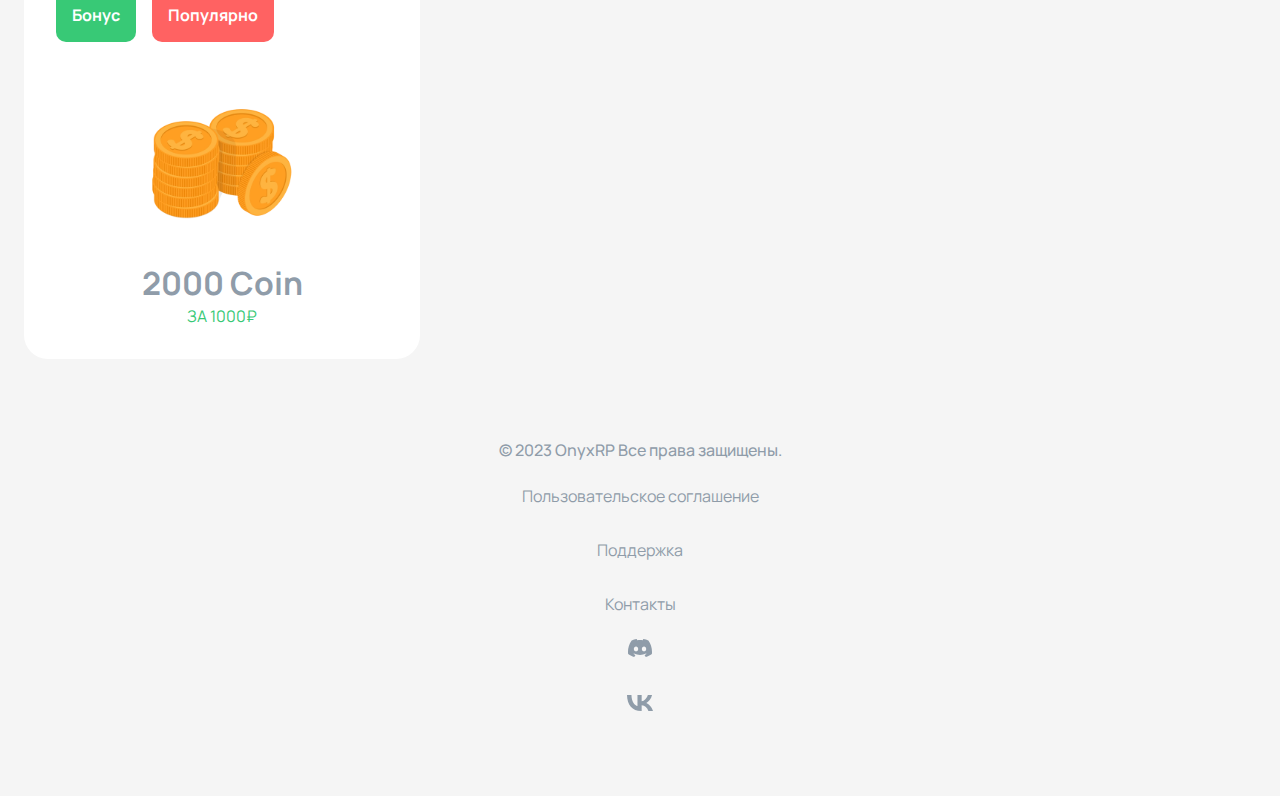
==== commit 380bda28: "fix: checkbox in form, add link in rules and footer" ====
--- a/index.html
+++ b/index.html
@@ -21,7 +21,7 @@
             <a class="nav__link" href="steam://connect/194.147.90.76:27015">Играть</a>
           </li>
           <li class="nav__item">
-            <a class="nav__link" href="#">Правила</a>
+            <a class="nav__link" href="https://discord.com/invite/hudxffsWXU">Правила</a>
           </li>
           <li class="nav__item">
             <a class="nav__link" href="https://vk.me/onyxgmod">Поддержка</a>
@@ -88,7 +88,7 @@
 
           <div class="home__box">
             <input class="home__radio" type="checkbox" id="checkbox" name="checkbox" placeholder="checkbox">
-            <label class="home__label" for="contactChoice3">
+            <label class="home__label" for="checkbox">
               Я согласен с условиями <a href="https://docs.google.com/document/d/1iCIerpuqkPvM5rJJh8x8jQF4Mc-W6aIPmW4PjQS_Gp4/edit?usp=sharing" style="color:var(--btn-bg)">пользовательского соглашения</a>
             </label>
           </div>          
@@ -159,9 +159,14 @@
       </article>
       <article class="products__card" id="productsСard" onmouseover="showImage(4)" onmouseout="hideImage(4)">
         <img class="products__buy-img" id="buy4" src="./assets/img/buy.svg" />
-        <h1 class="products__status">
-          Бонус
-        </h1>
+        <div class="products__statuses">
+          <h1 class="products__status">
+            Бонус
+          </h1>
+          <h1 class="products__status-popular">
+            Популярно
+          </h1>
+        </div>
 
         <img class="products__img" id="productImg4" src="./assets/img/money.svg" />
 
@@ -184,7 +189,7 @@
       <nav class="footer__nav container">
         <ul class="footer__list">
           <li class="footer__item">
-            <a class="footer__link" href="#">Пользовательское соглашение</a>
+            <a class="footer__link" href="https://docs.google.com/document/d/1iCIerpuqkPvM5rJJh8x8jQF4Mc-W6aIPmW4PjQS_Gp4/edit?pli=1">Пользовательское соглашение</a>
           </li>
           <li class="footer__item">
             <a class="footer__link" href="https://vk.me/onyxgmod">Поддержка</a>
@@ -196,11 +201,11 @@
       </nav>
       
       <div class="footer__social">
-        <a href="https://discord.com/invite/hudxffsWXU">
-        <img class="footer__img" src="./assets/img/discord.svg" />
+        <a class="footer__link" href="https://discord.com/invite/hudxffsWXU">
+          <img class="footer__img" src="./assets/img/discord.svg" />
         </a>
-        <a href="https://vk.com/onyxgmod">
-        <img class="footer__img" src="./assets/img/vk.svg" />
+        <a class="footer__link" href="https://vk.com/onyxgmod">
+          <img class="footer__img" src="./assets/img/vk.svg" />
         </a>
       </div>
 
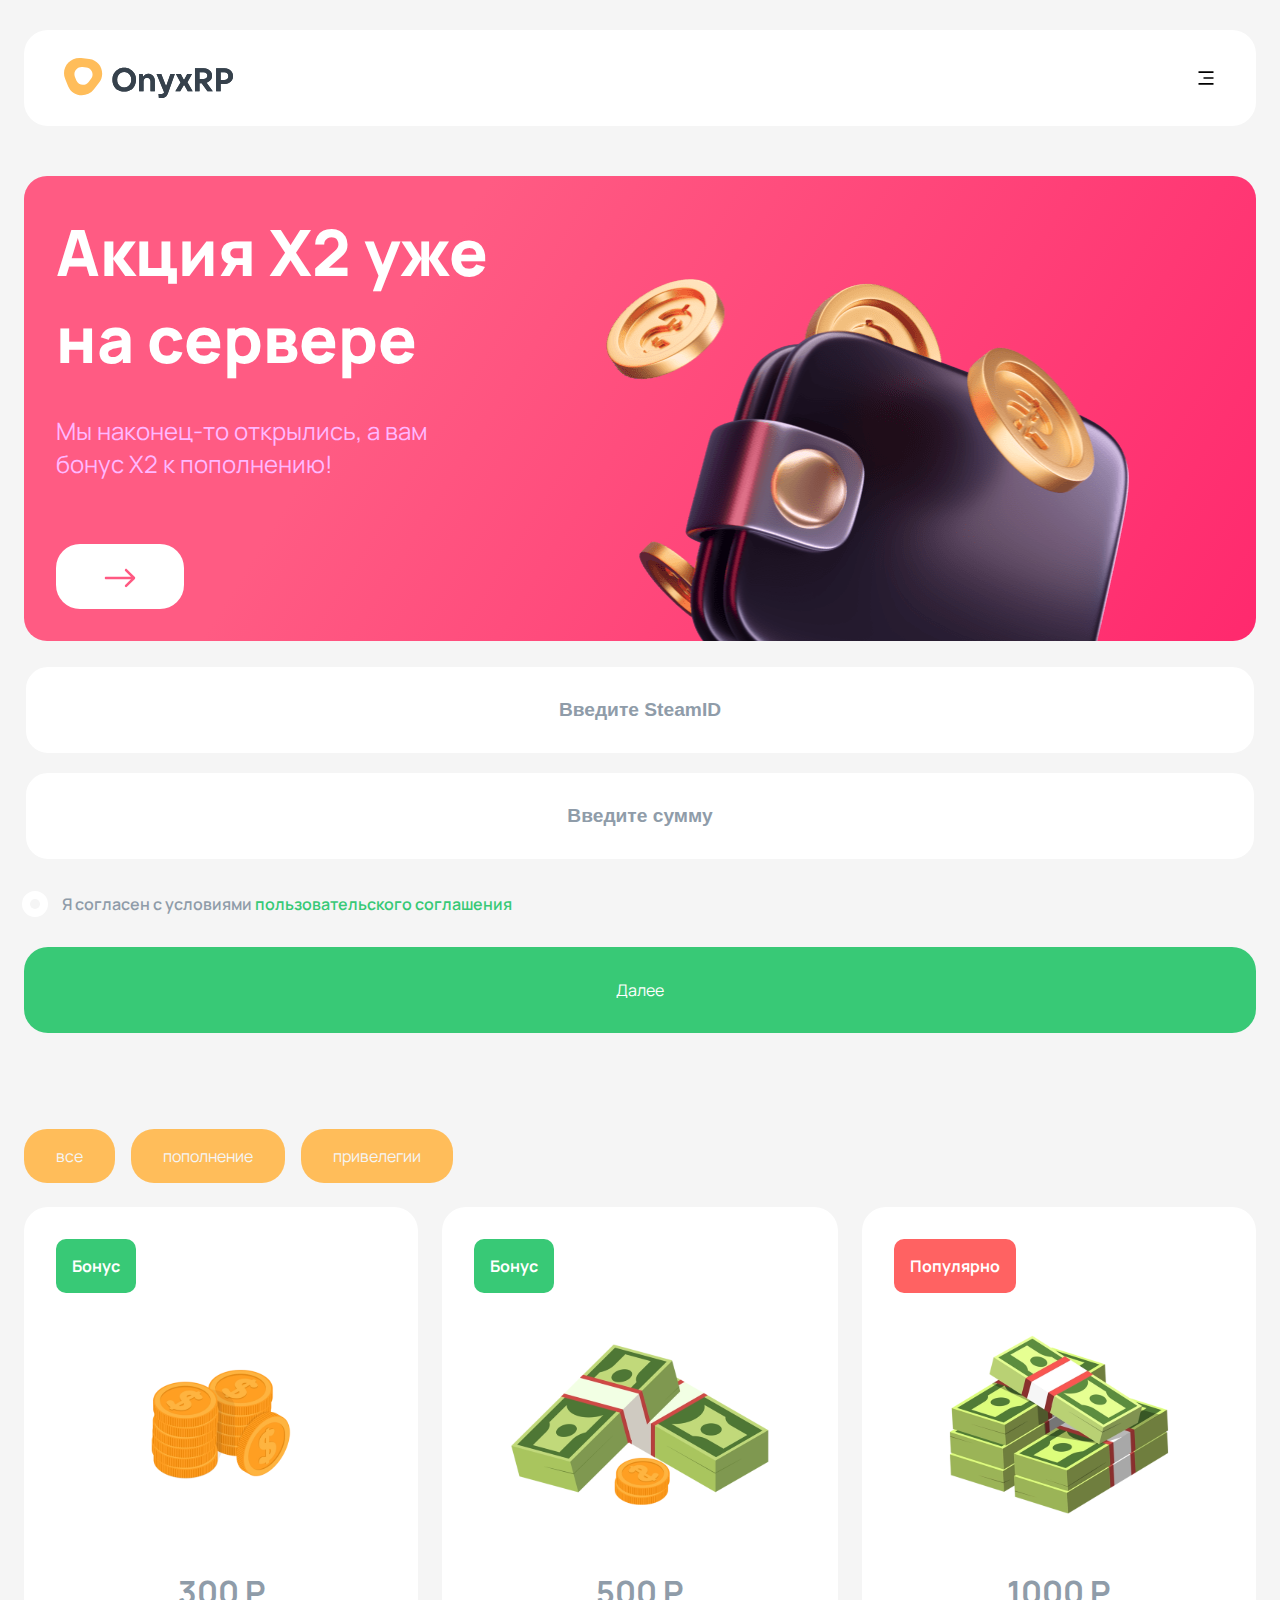
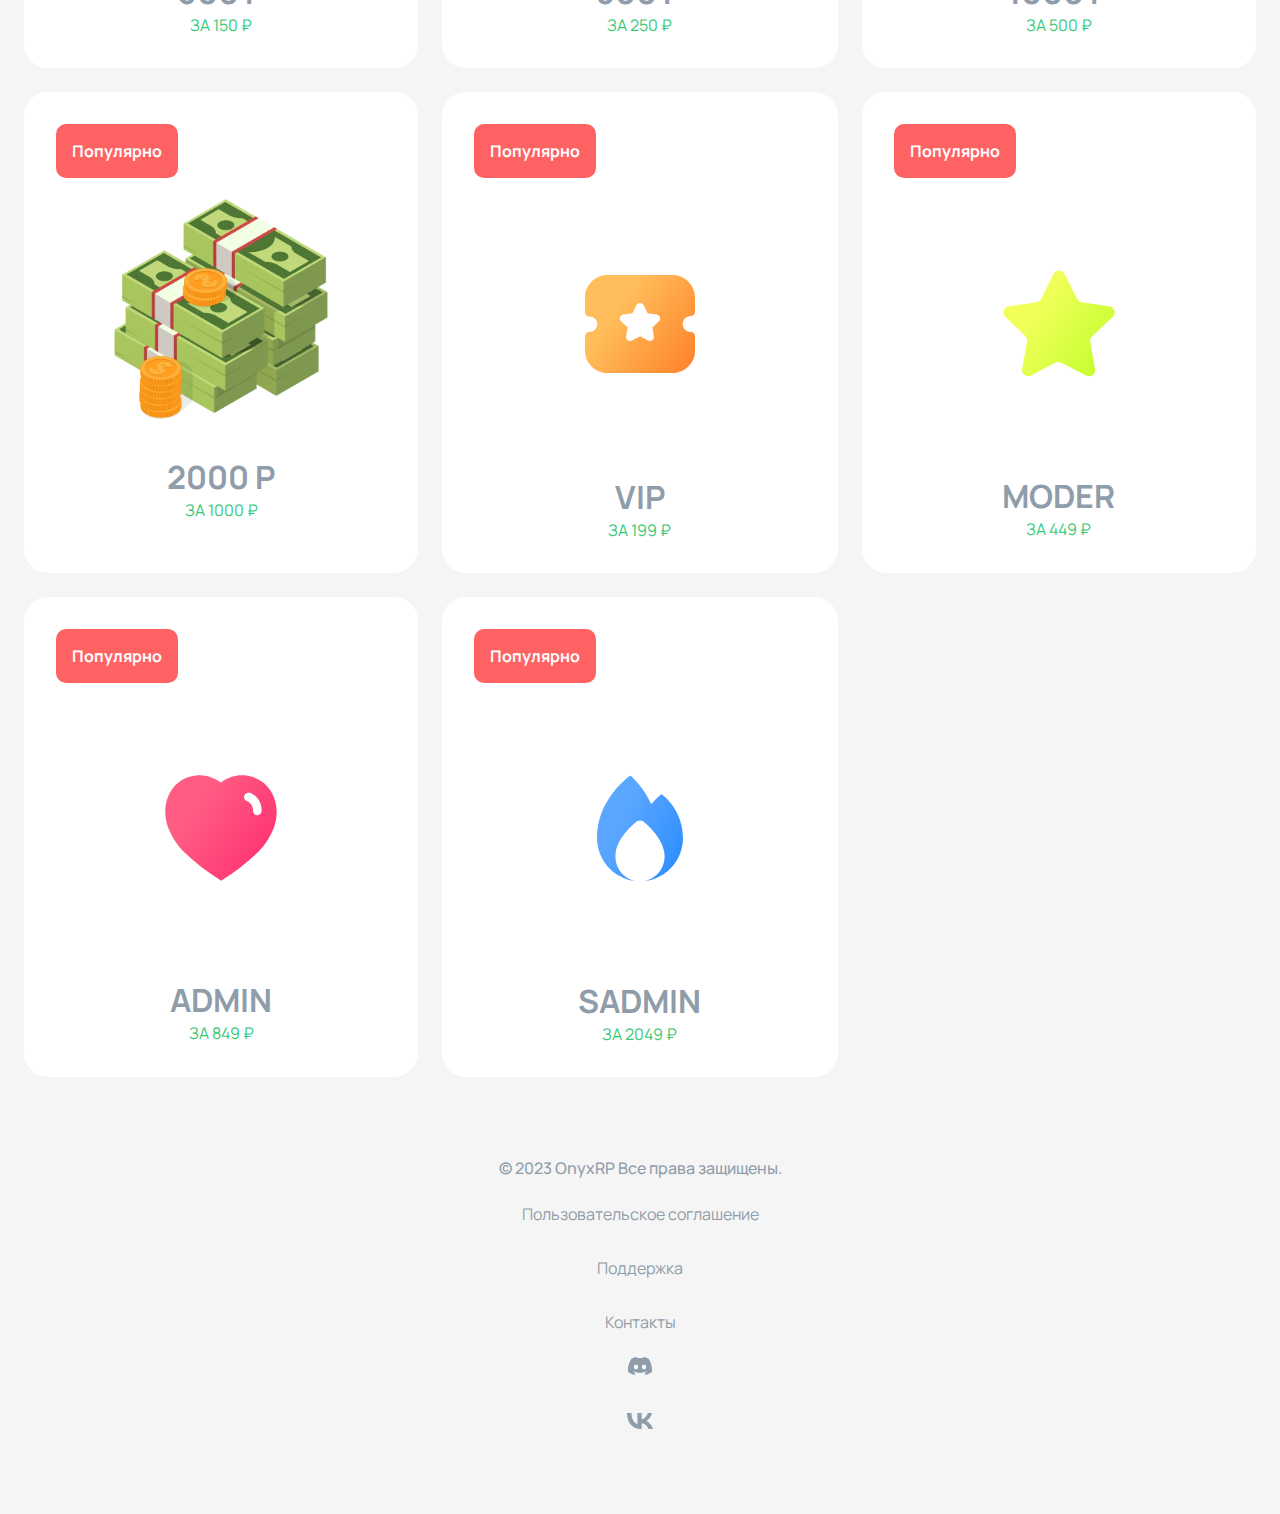
==== commit ba0ab2e3: "feat: category; display products" ====
--- a/index.html
+++ b/index.html
@@ -21,7 +21,7 @@
             <a class="nav__link" href="steam://connect/194.147.90.76:27015">Играть</a>
           </li>
           <li class="nav__item">
-            <a class="nav__link" href="https://discord.com/invite/hudxffsWXU">Правила</a>
+            <a class="nav__link" href="https://discord.com/invite/AT3MEgNApf">Правила</a>
           </li>
           <li class="nav__item">
             <a class="nav__link" href="https://vk.me/onyxgmod">Поддержка</a>
@@ -104,79 +104,12 @@
     </div>
   </section>
 
-  <!-- products -->
-  <section class="products">
-    <div class="products__container container grid">
-      <article class="products__card" id="productsСard" onmouseover="showImage(1)" onmouseout="hideImage(1)">
-        <img class="products__buy-img" id="buy1" src="./assets/img/buy.svg" />
-        <h1 class="products__status">
-          Бонус
-        </h1>
-
-        <img class="products__img" id="productImg1" src="./assets/img/money.svg" />
-
-        <h1 class="products__title">
-          300 Coin
-        </h1>
-        <p class="products__desc">
-          ЗА 150₽
-        </p>
-      </article>
-      <article class="products__card" id="productsСard" onmouseover="showImage(2)" onmouseout="hideImage(2)">
-        <img class="products__buy-img" id="buy2" src="./assets/img/buy.svg" />
-        <h1 class="products__status">
-          Бонус
-        </h1>
-
-        <img class="products__img" id="productImg2" src="./assets/img/money.svg" />
-
-        <h1 class="products__title">
-          500 Coin
-        </h1>
-        <p class="products__desc">
-          ЗА 250₽
-        </p>
-      </article>
-      <article class="products__card" id="productsСard" onmouseover="showImage(3)" onmouseout="hideImage(3)">
-        <img class="products__buy-img" id="buy3" src="./assets/img/buy.svg" />
-        <div class="products__statuses">
-          <h1 class="products__status">
-            Бонус
-          </h1>
-          <h1 class="products__status-popular">
-            Популярно
-          </h1>
-        </div>
-
-        <img class="products__img" id="productImg3" src="./assets/img/money.svg" />
-
-        <h1 class="products__title">
-          1000 Coin
-        </h1>
-        <p class="products__desc">
-          ЗА 500₽
-        </p>
-      </article>
-      <article class="products__card" id="productsСard" onmouseover="showImage(4)" onmouseout="hideImage(4)">
-        <img class="products__buy-img" id="buy4" src="./assets/img/buy.svg" />
-        <div class="products__statuses">
-          <h1 class="products__status">
-            Бонус
-          </h1>
-          <h1 class="products__status-popular">
-            Популярно
-          </h1>
-        </div>
-
-        <img class="products__img" id="productImg4" src="./assets/img/money.svg" />
-
-        <h1 class="products__title">
-          2000 Coin
-        </h1>
-        <p class="products__desc">
-          ЗА 1000₽
-        </p>
-      </article>
+  <!-- products COIN -->
+    <section class="products">
+    <div class="products__cat container">
+      <h1 class="prudcts__link-cat"></h1>
+    </div>
+    <div class="products__container container grid" id="productsContainer">
     </div>
   </section>
 
@@ -195,7 +128,7 @@
             <a class="footer__link" href="https://vk.me/onyxgmod">Поддержка</a>
           </li>
           <li class="footer__item">
-            <a class="footer__link" href="https://vk.com/onyxgmod">Контакты</a>
+            <a class="footer__link" href="https://docs.google.com/document/d/1m3BtFjlhGo95DKhQ6g8TnJ5Xwa31iMh7IGuQecwqazU/edit?usp=sharing">Контакты</a>
           </li>
         </ul>
       </nav>
--- a/assets/css/styles.css
+++ b/assets/css/styles.css
@@ -124,6 +124,27 @@
   margin-top: 11rem;
 }
 
+.products__cat {
+  display: flex;
+  flex-direction: column;
+  gap: 1rem;
+
+  color: var(--back-color);
+  text-transform: lowercase;
+
+  padding-bottom: 1.5rem;
+}
+
+.prudcts__link-cat {
+  cursor: pointer;
+
+  padding: 1rem 2rem;
+  border-radius: 23px;
+
+  color: var(--body-color);
+  background-color: var(--btn-bg-active);
+}
+
 .grid {
   display: grid;
   gap: 1.5rem;
@@ -649,6 +670,9 @@
   .products__container  {
     grid-template-columns: repeat(2, auto);
   }
+  .products__cat {
+    flex-direction: row;
+  }  
 }
 
 @media screen and (min-width: 1000px) {
